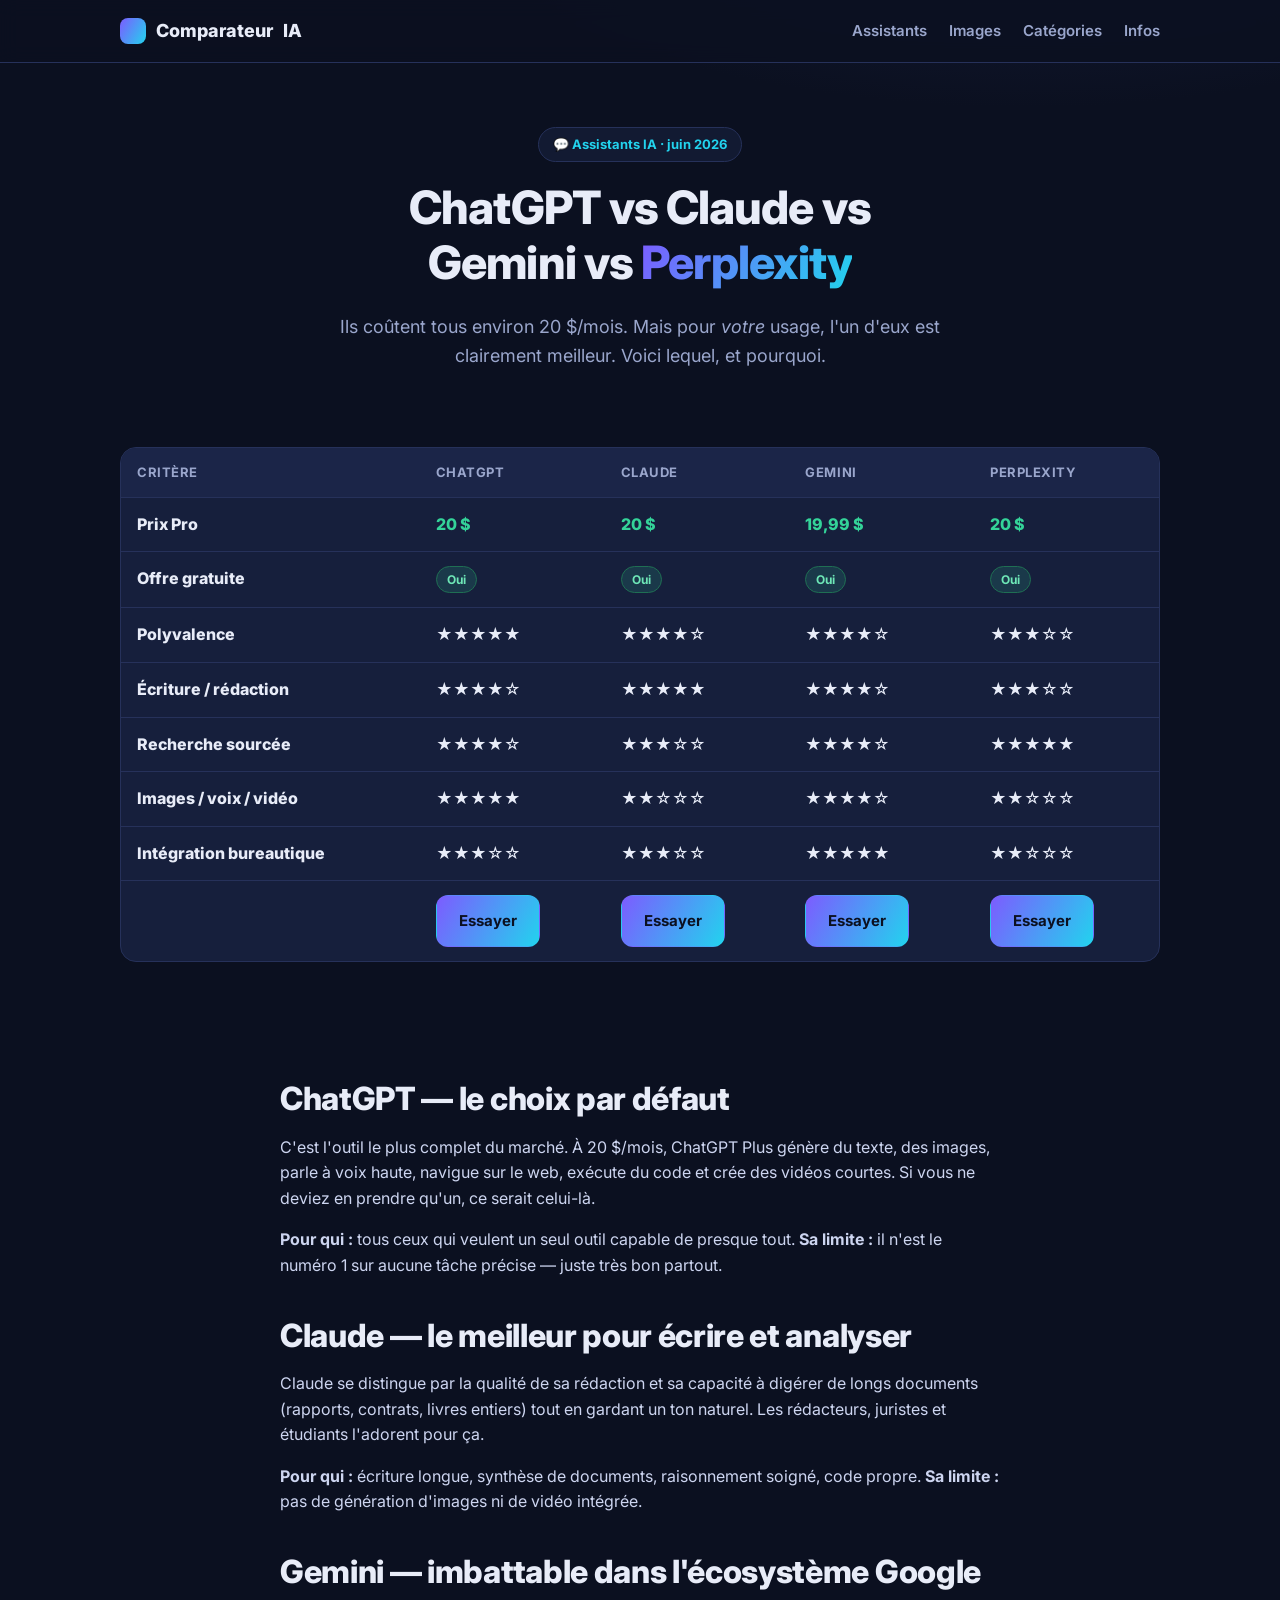
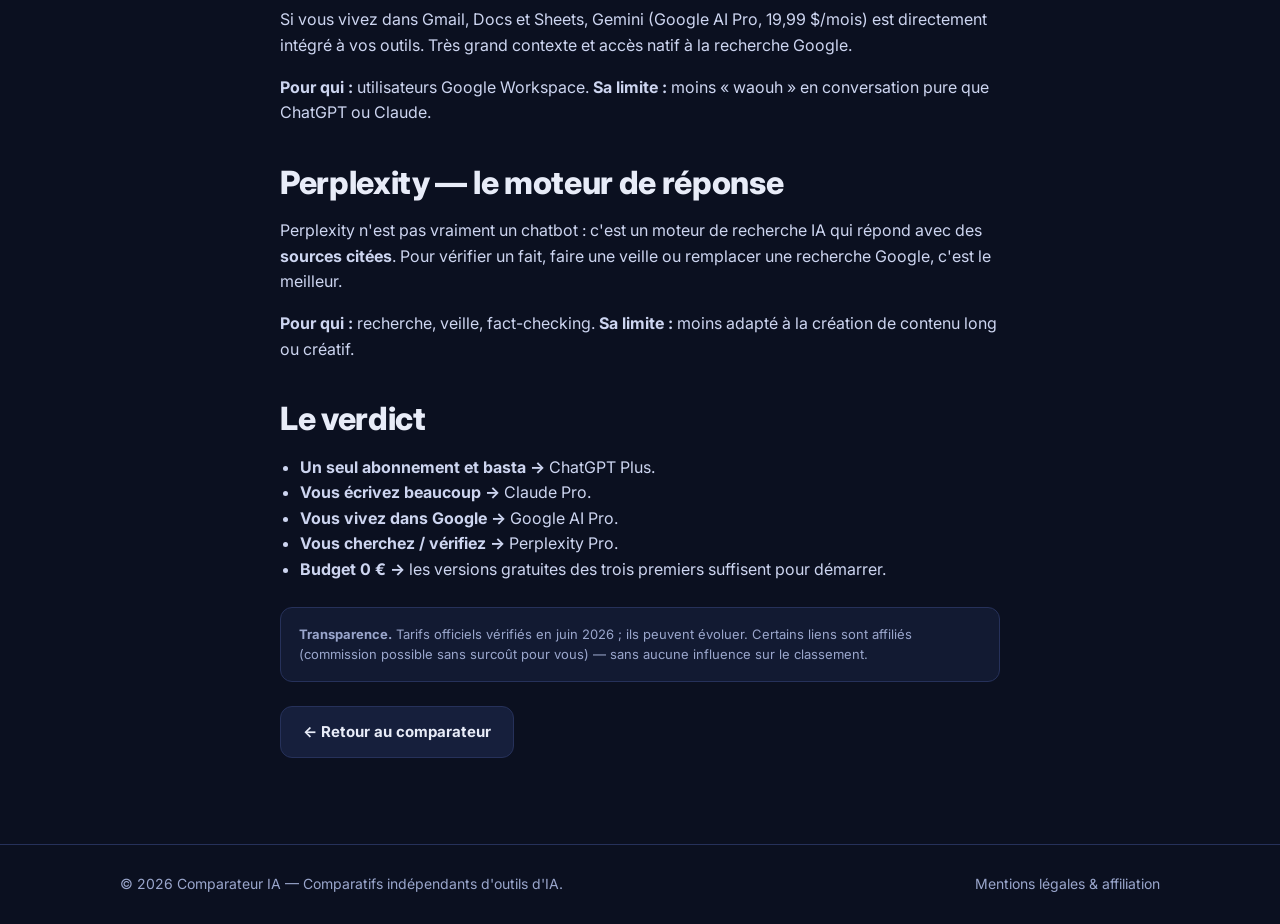
==== assistants-ia.html @ f37050d4 "Comparateur IA - launch v1 (assistants + images + mentions legales)" ====
<!DOCTYPE html>
<html lang="fr">
<head>
<meta charset="UTF-8">
<meta name="viewport" content="width=device-width, initial-scale=1.0">
<title>ChatGPT vs Claude vs Gemini vs Perplexity : lequel choisir en 2026 ?</title>
<meta name="description" content="Comparatif détaillé des assistants IA en 2026 : ChatGPT, Claude, Gemini et Perplexity. Prix, forces, faiblesses et verdict selon votre usage (écrire, coder, chercher).">
<meta property="og:title" content="ChatGPT vs Claude vs Gemini vs Perplexity (2026)">
<meta property="og:description" content="Le comparatif honnête des 4 grands assistants IA : prix, points forts et lequel choisir selon votre besoin.">
<meta property="og:type" content="article">
<meta property="og:url" content="https://itachiuchiha976.github.io/comparateur-ia/assistants-ia.html">
<link rel="icon" type="image/svg+xml" href="favicon.svg">
<link rel="preconnect" href="https://fonts.googleapis.com">
<link rel="preconnect" href="https://fonts.gstatic.com" crossorigin>
<link href="https://fonts.googleapis.com/css2?family=Inter:wght@400;600;700;800&display=swap" rel="stylesheet">
<link rel="stylesheet" href="styles.css">
</head>
<body>

<header class="site-header">
  <div class="container inner">
    <a href="index.html" class="brand"><span class="dot"></span> Comparateur<span class="grad">IA</span></a>
    <nav class="nav">
      <a href="assistants-ia.html">Assistants</a>
      <a href="generateurs-images.html">Images</a>
      <a href="index.html#categories">Catégories</a>
      <a href="mentions-legales.html">Infos</a>
    </nav>
  </div>
</header>

<section class="hero" style="padding-bottom:10px">
  <div class="container">
    <span class="eyebrow">💬 Assistants IA · juin 2026</span>
    <h1>ChatGPT vs Claude vs<br>Gemini vs <span class="grad">Perplexity</span></h1>
    <p class="lead">Ils coûtent tous environ 20 $/mois. Mais pour <em>votre</em> usage, l'un d'eux est clairement meilleur. Voici lequel, et pourquoi.</p>
  </div>
</section>

<section class="block">
  <div class="container">
    <div class="table-wrap">
      <table class="cmp">
        <thead><tr><th>Critère</th><th>ChatGPT</th><th>Claude</th><th>Gemini</th><th>Perplexity</th></tr></thead>
        <tbody>
          <tr><td class="tool">Prix Pro</td><td><span class="price">20 $</span></td><td><span class="price">20 $</span></td><td><span class="price">19,99 $</span></td><td><span class="price">20 $</span></td></tr>
          <tr><td class="tool">Offre gratuite</td><td><span class="badge free">Oui</span></td><td><span class="badge free">Oui</span></td><td><span class="badge free">Oui</span></td><td><span class="badge free">Oui</span></td></tr>
          <tr><td class="tool">Polyvalence</td><td>★★★★★</td><td>★★★★☆</td><td>★★★★☆</td><td>★★★☆☆</td></tr>
          <tr><td class="tool">Écriture / rédaction</td><td>★★★★☆</td><td>★★★★★</td><td>★★★★☆</td><td>★★★☆☆</td></tr>
          <tr><td class="tool">Recherche sourcée</td><td>★★★★☆</td><td>★★★☆☆</td><td>★★★★☆</td><td>★★★★★</td></tr>
          <tr><td class="tool">Images / voix / vidéo</td><td>★★★★★</td><td>★★☆☆☆</td><td>★★★★☆</td><td>★★☆☆☆</td></tr>
          <tr><td class="tool">Intégration bureautique</td><td>★★★☆☆</td><td>★★★☆☆</td><td>★★★★★</td><td>★★☆☆☆</td></tr>
          <tr><td></td>
            <td><a class="btn btn-primary small" href="https://chatgpt.com" target="_blank" rel="sponsored nofollow noopener">Essayer</a></td>
            <td><a class="btn btn-primary small" href="https://claude.ai" target="_blank" rel="sponsored nofollow noopener">Essayer</a></td>
            <td><a class="btn btn-primary small" href="https://gemini.google.com" target="_blank" rel="sponsored nofollow noopener">Essayer</a></td>
            <td><a class="btn btn-primary small" href="https://perplexity.ai" target="_blank" rel="sponsored nofollow noopener">Essayer</a></td>
          </tr>
        </tbody>
      </table>
    </div>
  </div>
</section>

<section class="block">
  <div class="container prose">
    <h2>ChatGPT — le choix par défaut</h2>
    <p>C'est l'outil le plus complet du marché. À 20 $/mois, ChatGPT Plus génère du texte, des images, parle à voix haute, navigue sur le web, exécute du code et crée des vidéos courtes. Si vous ne deviez en prendre qu'un, ce serait celui-là.</p>
    <p><strong>Pour qui :</strong> tous ceux qui veulent un seul outil capable de presque tout. <strong>Sa limite :</strong> il n'est le numéro 1 sur aucune tâche précise — juste très bon partout.</p>

    <h2>Claude — le meilleur pour écrire et analyser</h2>
    <p>Claude se distingue par la qualité de sa rédaction et sa capacité à digérer de longs documents (rapports, contrats, livres entiers) tout en gardant un ton naturel. Les rédacteurs, juristes et étudiants l'adorent pour ça.</p>
    <p><strong>Pour qui :</strong> écriture longue, synthèse de documents, raisonnement soigné, code propre. <strong>Sa limite :</strong> pas de génération d'images ni de vidéo intégrée.</p>

    <h2>Gemini — imbattable dans l'écosystème Google</h2>
    <p>Si vous vivez dans Gmail, Docs et Sheets, Gemini (Google AI Pro, 19,99 $/mois) est directement intégré à vos outils. Très grand contexte et accès natif à la recherche Google.</p>
    <p><strong>Pour qui :</strong> utilisateurs Google Workspace. <strong>Sa limite :</strong> moins « waouh » en conversation pure que ChatGPT ou Claude.</p>

    <h2>Perplexity — le moteur de réponse</h2>
    <p>Perplexity n'est pas vraiment un chatbot : c'est un moteur de recherche IA qui répond avec des <strong>sources citées</strong>. Pour vérifier un fait, faire une veille ou remplacer une recherche Google, c'est le meilleur.</p>
    <p><strong>Pour qui :</strong> recherche, veille, fact-checking. <strong>Sa limite :</strong> moins adapté à la création de contenu long ou créatif.</p>

    <h2>Le verdict</h2>
    <ul>
      <li><strong>Un seul abonnement et basta →</strong> ChatGPT Plus.</li>
      <li><strong>Vous écrivez beaucoup →</strong> Claude Pro.</li>
      <li><strong>Vous vivez dans Google →</strong> Google AI Pro.</li>
      <li><strong>Vous cherchez / vérifiez →</strong> Perplexity Pro.</li>
      <li><strong>Budget 0 € →</strong> les versions gratuites des trois premiers suffisent pour démarrer.</li>
    </ul>

    <div class="disclosure">
      <strong>Transparence.</strong> Tarifs officiels vérifiés en juin 2026 ; ils peuvent évoluer. Certains liens sont affiliés (commission possible sans surcoût pour vous) — sans aucune influence sur le classement.
    </div>
    <p><a href="index.html" class="btn btn-ghost">← Retour au comparateur</a></p>
  </div>
</section>

<footer>
  <div class="container inner">
    <div>© 2026 Comparateur IA — Comparatifs indépendants d'outils d'IA.</div>
    <div><a href="mentions-legales.html">Mentions légales & affiliation</a></div>
  </div>
</footer>

</body>
</html>
---- styles.css ----
/* Comparateur IA — design system */
:root{
  --bg:#0b1020; --bg-soft:#121a32; --card:#161f3c; --card-2:#1b2548;
  --line:#26315a; --txt:#e8ecf8; --muted:#9aa6cc; --muted-2:#7b86b8;
  --brand:#7c5cff; --brand-2:#22d3ee; --good:#34d399; --warn:#fbbf24; --bad:#fb7185;
  --grad:linear-gradient(120deg,#7c5cff 0%,#22d3ee 100%);
  --radius:16px; --shadow:0 10px 30px rgba(0,0,0,.35);
  --maxw:1080px;
}
*{box-sizing:border-box}
html{scroll-behavior:smooth}
body{
  margin:0;background:radial-gradient(1200px 600px at 80% -10%,#1a2348 0,transparent 60%),var(--bg);
  color:var(--txt);font-family:'Inter',system-ui,-apple-system,Segoe UI,Roboto,Helvetica,Arial,sans-serif;
  line-height:1.6;-webkit-font-smoothing:antialiased;
}
a{color:var(--brand-2);text-decoration:none}
a:hover{text-decoration:underline}
.container{max-width:var(--maxw);margin:0 auto;padding:0 20px}
h1,h2,h3{line-height:1.2;margin:0 0 .5em}
h1{font-size:clamp(28px,5vw,46px);font-weight:800;letter-spacing:-.02em}
h2{font-size:clamp(22px,3.5vw,32px);font-weight:800;letter-spacing:-.01em;margin-top:0}
h3{font-size:19px;font-weight:700}
.muted{color:var(--muted)}
.small{font-size:13px}

/* Header */
.site-header{position:sticky;top:0;z-index:50;background:rgba(11,16,32,.82);backdrop-filter:blur(10px);border-bottom:1px solid var(--line)}
.site-header .inner{display:flex;align-items:center;justify-content:space-between;height:62px}
.brand{display:flex;align-items:center;gap:10px;font-weight:800;font-size:18px;color:var(--txt)}
.brand:hover{text-decoration:none}
.brand .dot{width:26px;height:26px;border-radius:8px;background:var(--grad);display:inline-block}
.nav{display:flex;gap:22px}
.nav a{color:var(--muted);font-weight:600;font-size:15px}
.nav a:hover{color:var(--txt);text-decoration:none}
@media(max-width:640px){.nav{gap:14px;font-size:13px}.nav a{font-size:13px}}

/* Hero */
.hero{padding:64px 0 36px;text-align:center}
.hero .eyebrow{display:inline-block;padding:6px 14px;border:1px solid var(--line);border-radius:999px;color:var(--brand-2);font-weight:700;font-size:13px;margin-bottom:18px;background:var(--bg-soft)}
.hero p.lead{font-size:18px;color:var(--muted);max-width:680px;margin:14px auto 26px}
.hero .grad{background:var(--grad);-webkit-background-clip:text;background-clip:text;color:transparent}
.cta-row{display:flex;gap:12px;justify-content:center;flex-wrap:wrap}
.btn{display:inline-flex;align-items:center;gap:8px;padding:13px 22px;border-radius:12px;font-weight:700;font-size:15px;cursor:pointer;border:1px solid transparent;transition:.15s}
.btn-primary{background:var(--grad);color:#0b1020}
.btn-primary:hover{filter:brightness(1.08);text-decoration:none}
.btn-ghost{background:var(--card);color:var(--txt);border-color:var(--line)}
.btn-ghost:hover{background:var(--card-2);text-decoration:none}

/* Sections */
section.block{padding:40px 0}
.section-head{text-align:center;max-width:680px;margin:0 auto 30px}
.section-head p{color:var(--muted);margin:0}

/* Category cards */
.cards{display:grid;grid-template-columns:repeat(auto-fit,minmax(240px,1fr));gap:18px}
.card{background:var(--card);border:1px solid var(--line);border-radius:var(--radius);padding:22px;transition:.18s}
.card:hover{transform:translateY(-3px);border-color:#3a4a86}
.card .ic{font-size:26px;margin-bottom:10px}
.card h3{margin-bottom:6px}
.card p{color:var(--muted);font-size:14px;margin:0 0 14px}
.card a.more{font-weight:700}

/* Comparison table */
.table-wrap{overflow-x:auto;border:1px solid var(--line);border-radius:var(--radius);background:var(--card)}
table.cmp{width:100%;border-collapse:collapse;min-width:680px}
table.cmp th,table.cmp td{padding:14px 16px;text-align:left;border-bottom:1px solid var(--line);vertical-align:top}
table.cmp thead th{background:var(--card-2);font-size:13px;text-transform:uppercase;letter-spacing:.04em;color:var(--muted)}
table.cmp tbody tr:last-child td{border-bottom:none}
table.cmp .tool{font-weight:800;font-size:16px;color:var(--txt)}
table.cmp .price{font-weight:800;color:var(--good);white-space:nowrap}
.badge{display:inline-block;padding:3px 10px;border-radius:999px;font-size:12px;font-weight:700;border:1px solid var(--line)}
.badge.best{background:rgba(124,92,255,.16);color:#c4b5fd;border-color:#4c3fa6}
.badge.free{background:rgba(52,211,153,.14);color:#6ee7b7;border-color:#1f6f53}
.stars{color:var(--warn);letter-spacing:2px;font-size:14px}

/* Pick / verdict */
.pick{display:flex;gap:16px;align-items:flex-start;background:var(--card);border:1px solid var(--line);border-left:4px solid var(--brand);border-radius:var(--radius);padding:20px;margin:14px 0}
.pick .rank{font-weight:800;font-size:22px;background:var(--grad);-webkit-background-clip:text;background-clip:text;color:transparent;min-width:34px}
.pick h3{margin:0 0 4px}
.pick p{margin:0;color:var(--muted);font-size:14px}

/* FAQ */
.faq details{background:var(--card);border:1px solid var(--line);border-radius:12px;padding:6px 18px;margin-bottom:10px}
.faq summary{cursor:pointer;font-weight:700;padding:12px 0;list-style:none}
.faq summary::-webkit-details-marker{display:none}
.faq summary::after{content:"+";float:right;color:var(--brand-2);font-weight:800}
.faq details[open] summary::after{content:"–"}
.faq details p{color:var(--muted);margin:0 0 14px}

/* Disclosure / footer */
.disclosure{background:var(--bg-soft);border:1px solid var(--line);border-radius:12px;padding:16px 18px;font-size:13px;color:var(--muted);margin:24px 0}
footer{border-top:1px solid var(--line);margin-top:30px;padding:28px 0;color:var(--muted);font-size:14px}
footer .inner{display:flex;justify-content:space-between;gap:16px;flex-wrap:wrap}
footer a{color:var(--muted)}
footer a:hover{color:var(--txt)}

/* Prose for article pages */
.prose{max-width:760px;margin:0 auto}
.prose p,.prose li{color:#cdd5f0}
.prose h2{margin-top:38px}
.prose ul{padding-left:20px}
.tag{display:inline-block;background:var(--card);border:1px solid var(--line);border-radius:999px;padding:4px 12px;font-size:12px;color:var(--muted);margin:0 6px 6px 0}
.updated{font-size:13px;color:var(--muted-2);color:var(--muted)}
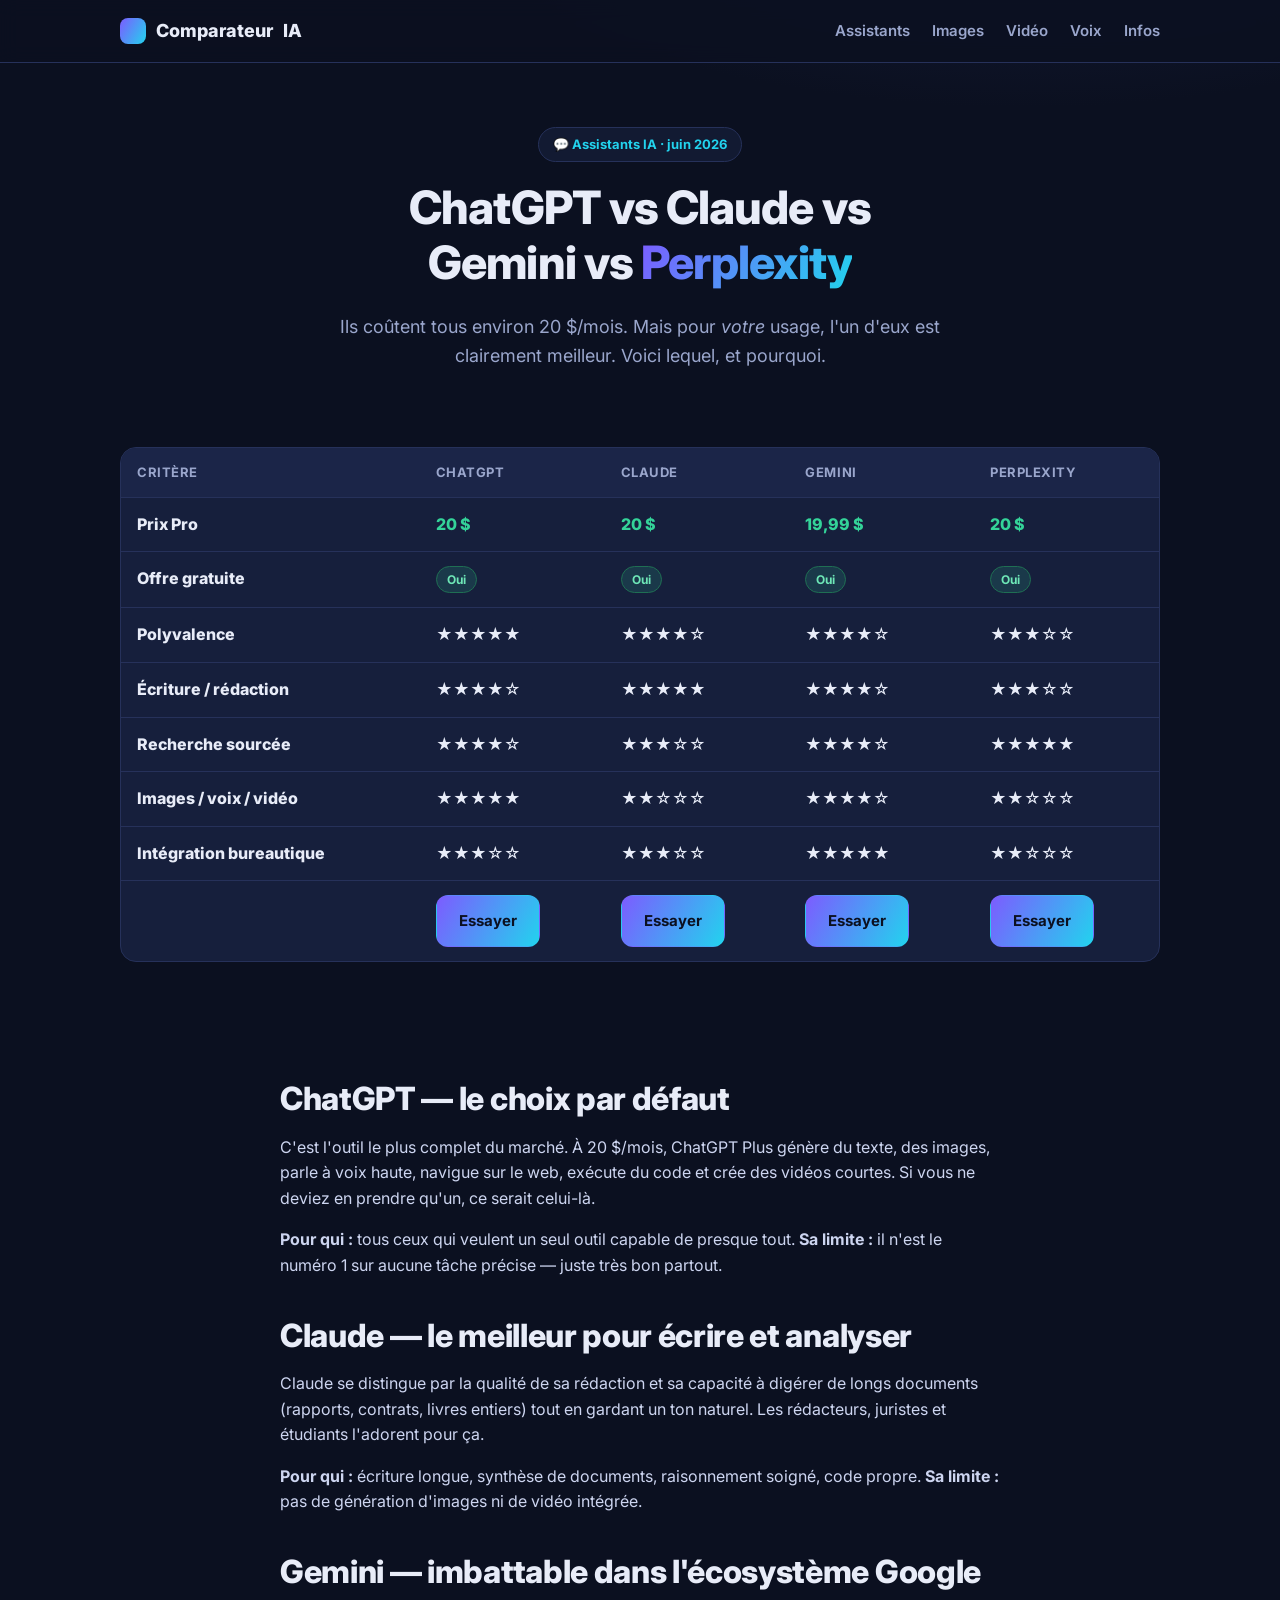
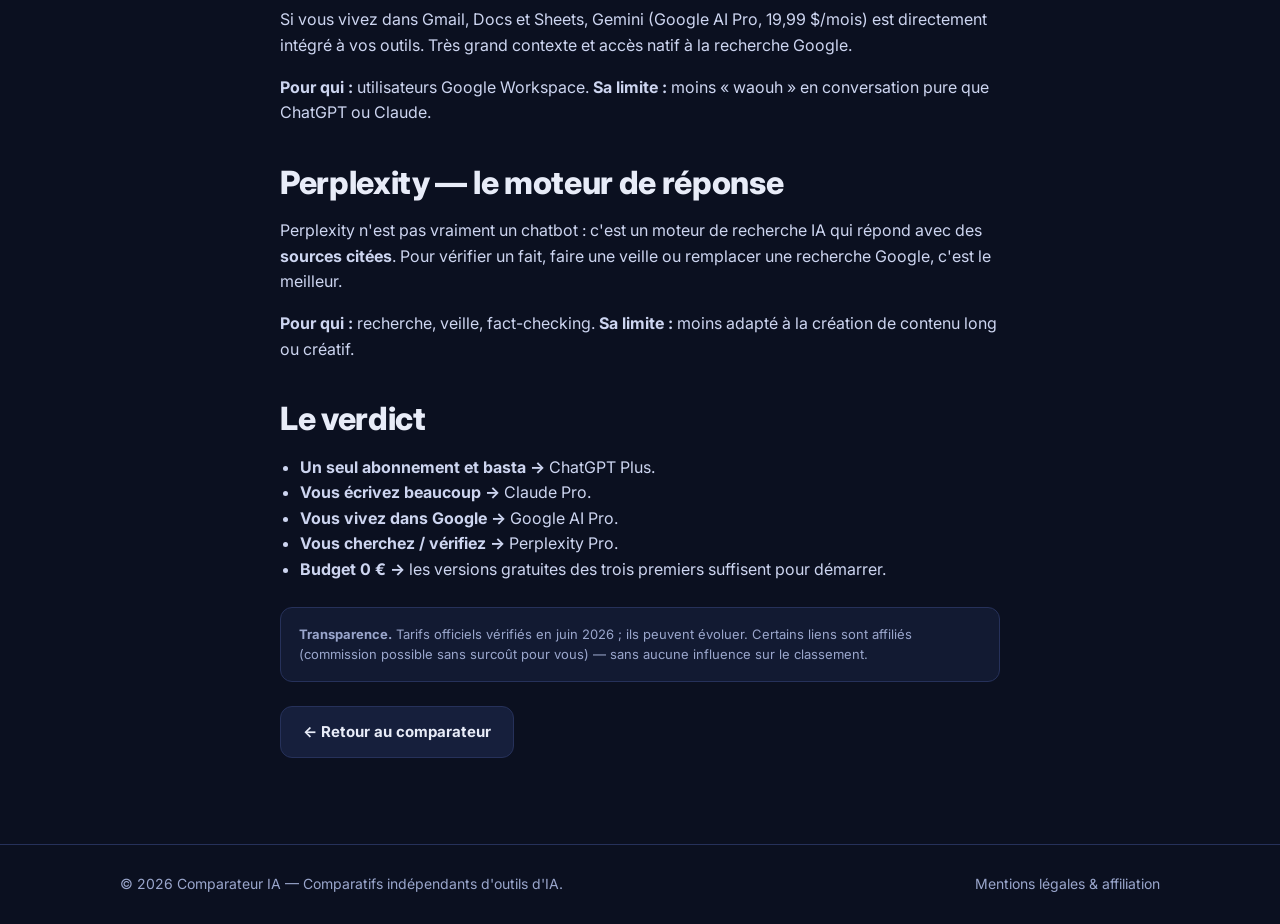
==== commit 27914af0: "Ajout pages Video & avatars + Voix de synthese (affilie, prix verifies juin 2026)" ====
--- a/assistants-ia.html
+++ b/assistants-ia.html
@@ -23,7 +23,8 @@
     <nav class="nav">
       <a href="assistants-ia.html">Assistants</a>
       <a href="generateurs-images.html">Images</a>
-      <a href="index.html#categories">Catégories</a>
+      <a href="video-avatars.html">Vidéo</a>
+      <a href="voix-synthese.html">Voix</a>
       <a href="mentions-legales.html">Infos</a>
     </nav>
   </div>
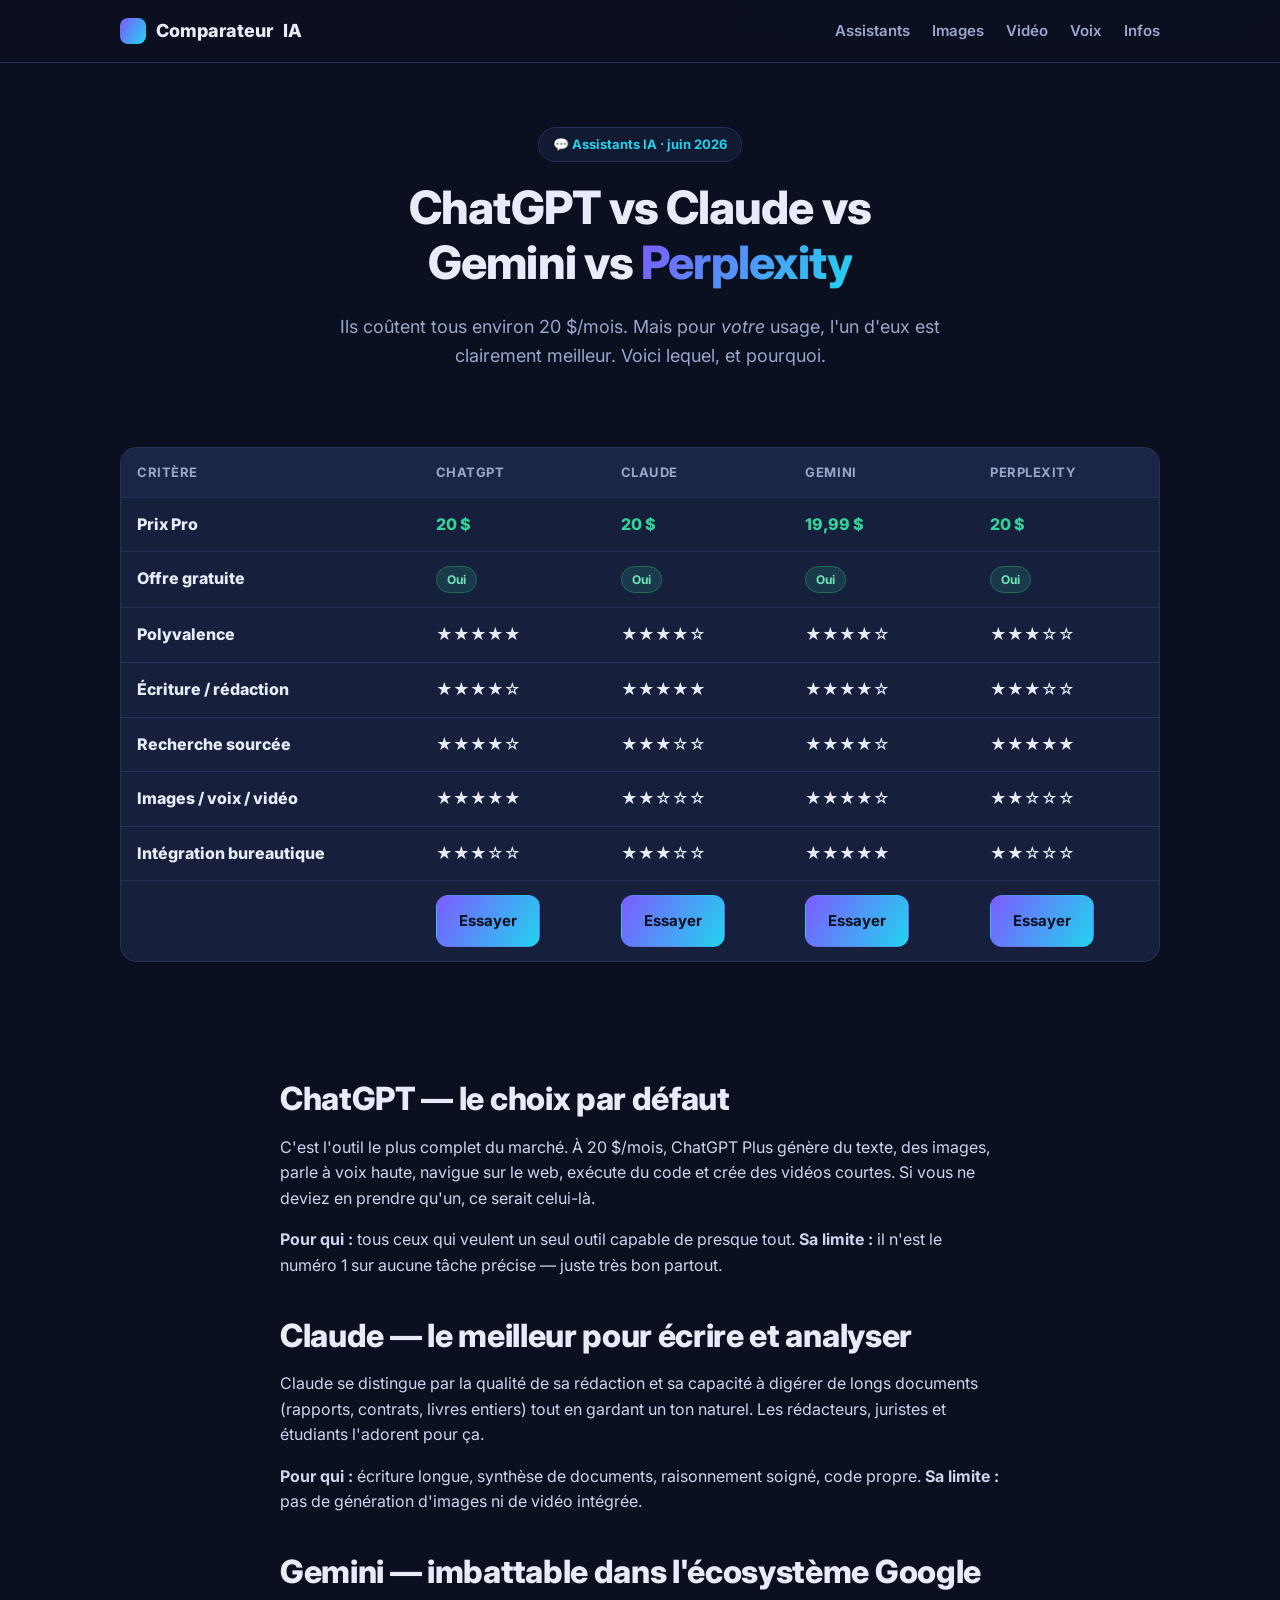
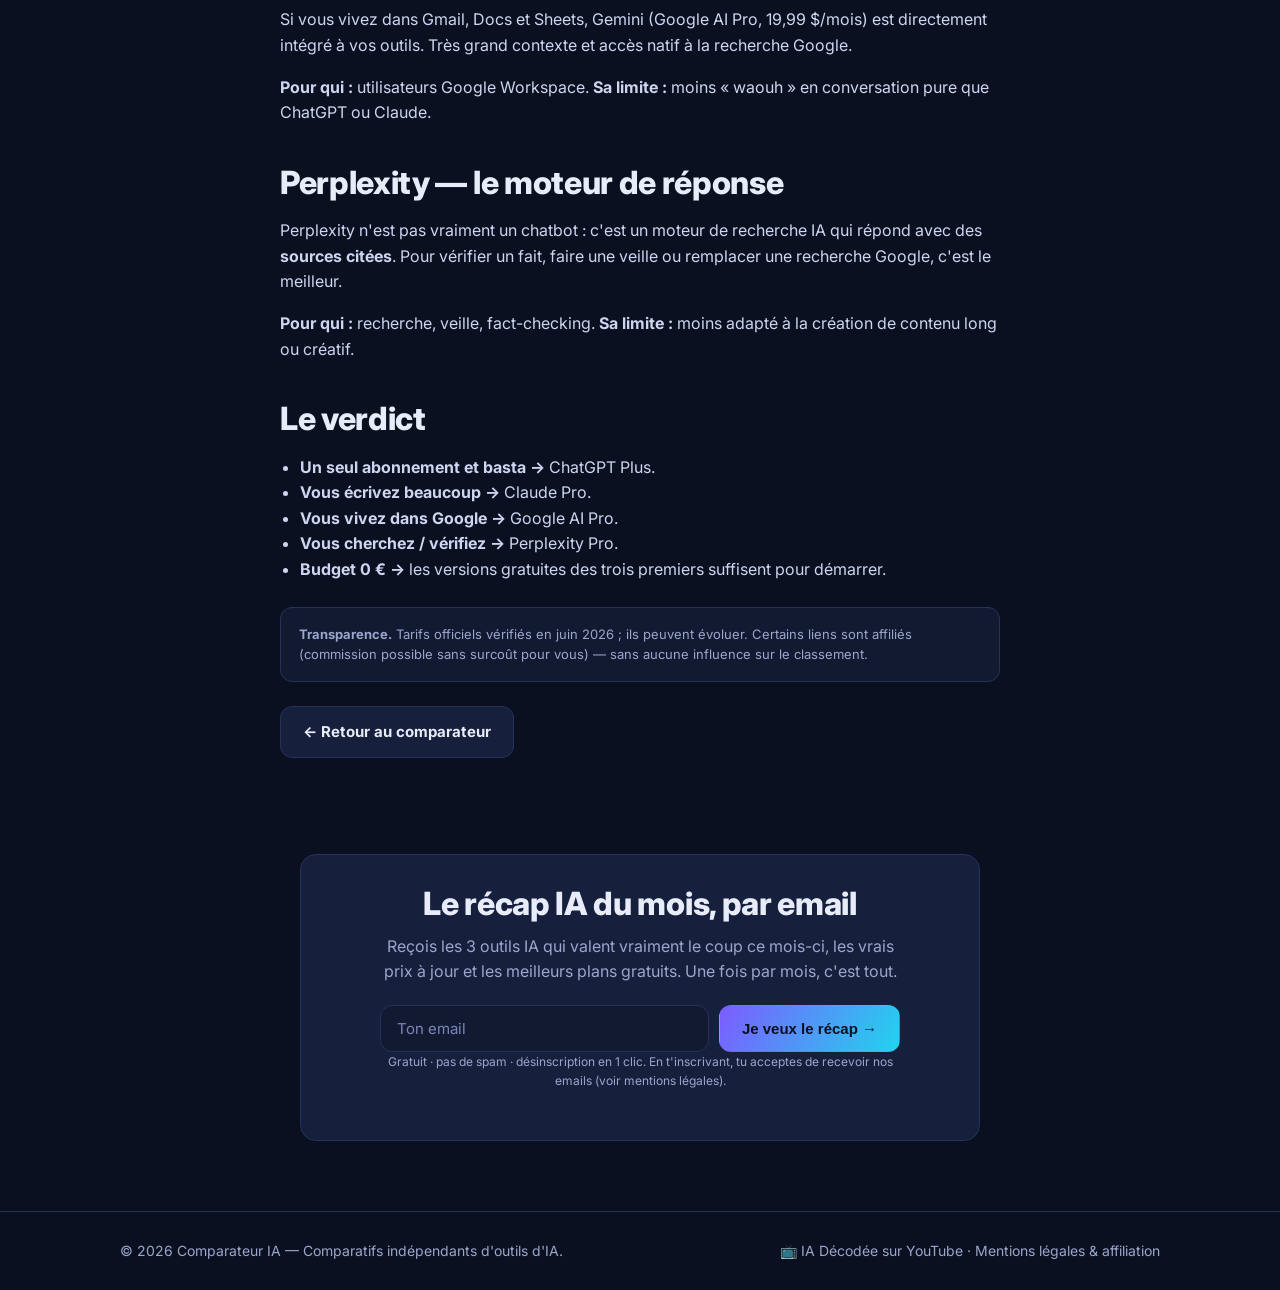
==== commit e1f321fd: "Deploy 27/06: capture email Web3Forms + CTA next-step + fixes conversion (ultracode)" ====
--- a/assistants-ia.html
+++ b/assistants-ia.html
@@ -27,6 +27,7 @@
       <a href="voix-synthese.html">Voix</a>
       <a href="mentions-legales.html">Infos</a>
     </nav>
+    <button class="nav-toggle" aria-label="Ouvrir le menu" aria-expanded="false">☰</button>
   </div>
 </header>
 
@@ -52,10 +53,10 @@
           <tr><td class="tool">Images / voix / vidéo</td><td>★★★★★</td><td>★★☆☆☆</td><td>★★★★☆</td><td>★★☆☆☆</td></tr>
           <tr><td class="tool">Intégration bureautique</td><td>★★★☆☆</td><td>★★★☆☆</td><td>★★★★★</td><td>★★☆☆☆</td></tr>
           <tr><td></td>
-            <td><a class="btn btn-primary small" href="https://chatgpt.com" target="_blank" rel="sponsored nofollow noopener">Essayer</a></td>
-            <td><a class="btn btn-primary small" href="https://claude.ai" target="_blank" rel="sponsored nofollow noopener">Essayer</a></td>
-            <td><a class="btn btn-primary small" href="https://gemini.google.com" target="_blank" rel="sponsored nofollow noopener">Essayer</a></td>
-            <td><a class="btn btn-primary small" href="https://perplexity.ai" target="_blank" rel="sponsored nofollow noopener">Essayer</a></td>
+            <td><a class="btn btn-primary small" href="https://chatgpt.com" target="_blank" rel="nofollow noopener">Essayer</a></td>
+            <td><a class="btn btn-primary small" href="https://claude.ai" target="_blank" rel="nofollow noopener">Essayer</a></td>
+            <td><a class="btn btn-primary small" href="https://gemini.google.com" target="_blank" rel="nofollow noopener">Essayer</a></td>
+            <td><a class="btn btn-primary small" href="https://perplexity.ai" target="_blank" rel="nofollow noopener">Essayer</a></td>
           </tr>
         </tbody>
       </table>
@@ -97,12 +98,33 @@
   </div>
 </section>
 
+<!-- EMAIL CAPTURE -->
+<section class="block email-capture">
+  <div class="container">
+    <div class="capture-card">
+      <h2>Le récap IA du mois, par email</h2>
+      <p>Reçois les 3 outils IA qui valent vraiment le coup ce mois-ci, les vrais prix à jour et les meilleurs plans gratuits. Une fois par mois, c'est tout.</p>
+      <form action="https://api.web3forms.com/submit" method="POST" class="capture-form">
+        <input type="hidden" name="access_key" value="d97a8c73-b827-48bb-b437-e053a73fdb7e">
+        <input type="hidden" name="subject" value="Comparateur IA nouveau lead">
+        <input type="hidden" name="from_name" value="Comparateur IA">
+        <input type="checkbox" name="botcheck" style="display:none !important" tabindex="-1" autocomplete="off">
+        <input type="email" name="email" required placeholder="Ton email">
+        <button type="submit" class="btn btn-primary">Je veux le récap →</button>
+      </form>
+      <p class="capture-note">Gratuit · pas de spam · désinscription en 1 clic. En t'inscrivant, tu acceptes de recevoir nos emails (voir <a href="mentions-legales.html">mentions légales</a>).</p>
+      <p class="capture-success" hidden>Merci ! Tu es sur la liste. 🎉</p>
+    </div>
+  </div>
+</section>
+
 <footer>
   <div class="container inner">
     <div>© 2026 Comparateur IA — Comparatifs indépendants d'outils d'IA.</div>
-    <div><a href="mentions-legales.html">Mentions légales & affiliation</a></div>
+    <div><a href="https://www.youtube.com/@iadecodefr" target="_blank" rel="noopener" class="yt-link">📺 IA Décodée sur YouTube</a> · <a href="mentions-legales.html">Mentions légales & affiliation</a></div>
   </div>
 </footer>
 
+<script src="app.js" defer></script>
 </body>
 </html>
--- a/styles.css
+++ b/styles.css
@@ -102,3 +102,44 @@
 .prose ul{padding-left:20px}
 .tag{display:inline-block;background:var(--card);border:1px solid var(--line);border-radius:999px;padding:4px 12px;font-size:12px;color:var(--muted);margin:0 6px 6px 0}
 .updated{font-size:13px;color:var(--muted-2);color:var(--muted)}
+
+/* Editorial recommendation box (above tables) */
+.edito{background:rgba(124,92,255,.12);border:1px solid var(--line);border-left:4px solid var(--brand);border-radius:12px;padding:18px 20px;margin:0 0 22px;display:flex;flex-wrap:wrap;align-items:center;gap:14px;justify-content:space-between}
+.edito .edito-txt{flex:1 1 280px}
+.edito .edito-badge{display:inline-block;background:rgba(124,92,255,.2);color:#c4b5fd;border:1px solid #4c3fa6;border-radius:999px;padding:3px 12px;font-size:12px;font-weight:700;margin-bottom:8px}
+.edito h3{margin:0 0 4px;font-size:18px}
+.edito p{margin:0;color:var(--muted);font-size:14px}
+.edito .btn{flex:0 0 auto}
+
+/* Email capture */
+.email-capture .capture-card{background:var(--card);border:1px solid var(--line);border-radius:var(--radius);padding:30px 26px;text-align:center;max-width:680px;margin:0 auto}
+.email-capture h2{margin-bottom:10px}
+.email-capture .capture-card>p{color:var(--muted);max-width:520px;margin:0 auto 20px}
+.capture-form{display:flex;gap:10px;justify-content:center;flex-wrap:wrap;max-width:520px;margin:0 auto}
+.capture-form input[type=email]{flex:1 1 240px;min-width:0;padding:13px 16px;border-radius:12px;border:1px solid var(--line);background:var(--bg-soft);color:var(--txt);font-size:15px;font-family:inherit}
+.capture-form input[type=email]::placeholder{color:var(--muted-2)}
+.capture-form input[type=email]:focus{outline:none;border-color:var(--brand)}
+.capture-form button{flex:0 0 auto;min-height:46px}
+.capture-note{font-size:12px;color:var(--muted-2);margin:14px auto 0;max-width:440px}
+.capture-note a{color:var(--muted)}
+.capture-success{margin:14px auto 0;color:#6ee7b7;font-weight:700;font-size:16px}
+
+/* YouTube channel band */
+.yt-band{background:var(--card-2);border:1px solid var(--line);border-radius:var(--radius);padding:26px;text-align:center;max-width:680px;margin:0 auto;display:flex;flex-direction:column;align-items:center;gap:6px}
+.yt-band .yt-ic{font-size:30px}
+.yt-band h2{margin:4px 0 6px}
+.yt-band p{color:var(--muted);margin:0 0 16px;max-width:480px}
+.btn-yt{background:#ff0033;color:#fff;border-color:#ff0033}
+.btn-yt:hover{filter:brightness(1.08);text-decoration:none}
+footer .yt-link{color:var(--muted)}
+footer .yt-link:hover{color:var(--txt)}
+
+/* Mobile nav hamburger */
+.nav-toggle{display:none;background:none;border:1px solid var(--line);color:var(--txt);font-size:20px;line-height:1;padding:9px 12px;border-radius:10px;cursor:pointer;min-width:44px;min-height:44px}
+@media(max-width:640px){
+  .nav-toggle{display:inline-flex;align-items:center;justify-content:center}
+  .nav{position:absolute;top:62px;left:0;right:0;flex-direction:column;gap:0;background:rgba(11,16,32,.98);backdrop-filter:blur(10px);border-bottom:1px solid var(--line);padding:6px 0;display:none}
+  .nav.open{display:flex}
+  .nav a{display:block;padding:14px 20px;font-size:16px;border-bottom:1px solid var(--line)}
+  .nav a:last-child{border-bottom:none}
+}
